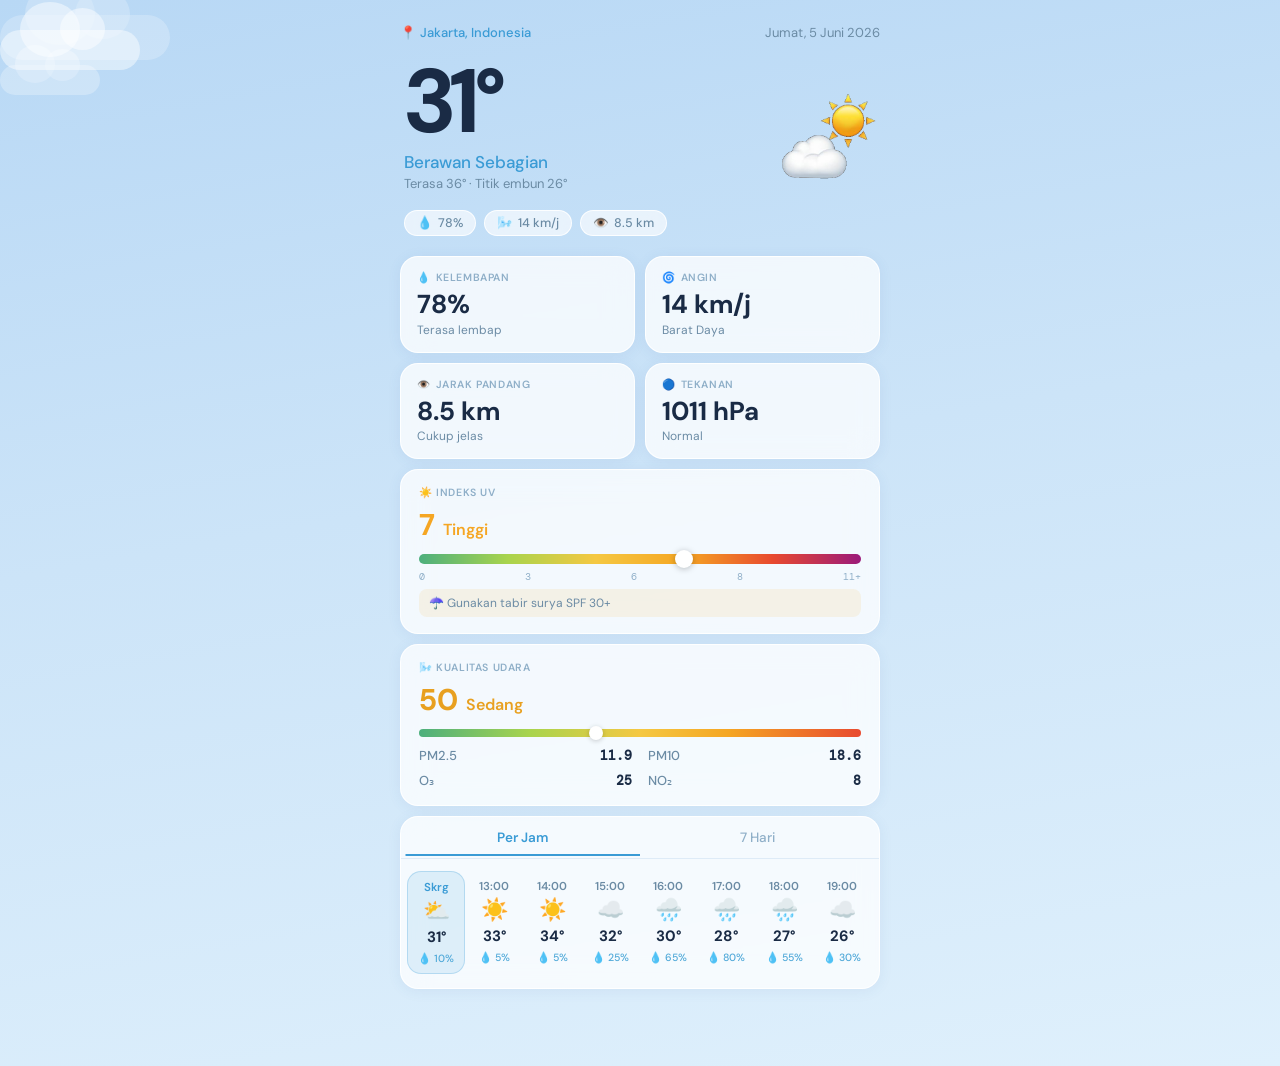
==== InfoLangit.html @ 63486625 "Add files via upload" ====
<!DOCTYPE html>
<html lang="id">
<head>
<meta charset="UTF-8">
<meta name="viewport" content="width=device-width, initial-scale=1.0">
<title>Cuaca Jakarta ✨</title>
<link href="https://fonts.googleapis.com/css2?family=DM+Sans:wght@300;400;500;600;700&family=DM+Mono:wght@400;500&display=swap" rel="stylesheet">
<style>
*, *::before, *::after { box-sizing: border-box; margin: 0; padding: 0; }

:root {
  --sky-top: #b8d8f5;
  --sky-mid: #cce4f8;
  --sky-bot: #dff0fc;
  --card-bg: rgba(255,255,255,0.75);
  --card-border: rgba(255,255,255,0.92);
  --text-primary: #1a2b45;
  --text-secondary: #6b8ba4;
  --text-label: #8fafc8;
  --accent-blue: #3a9bd5;
  --accent-orange: #f5a623;
  --rain-blue: #4fa8d8;
}

body {
  font-family: 'DM Sans', sans-serif;
  background: linear-gradient(170deg, var(--sky-top) 0%, var(--sky-mid) 45%, var(--sky-bot) 100%);
  min-height: 100vh;
  display: flex;
  justify-content: center;
  align-items: flex-start;
  padding: 24px 16px 48px;
  color: var(--text-primary);
  overflow-x: hidden;
}

/* ── CLOUDS IN BG ── */
.bg-clouds { position: fixed; top: 0; left: 0; width: 100%; height: 200px; pointer-events: none; z-index: 0; overflow: hidden; }
.bg-cloud {
  position: absolute;
  background: rgba(255,255,255,0.45);
  border-radius: 50px;
  animation: driftCloud linear infinite;
}
.bg-cloud::before, .bg-cloud::after {
  content: '';
  position: absolute;
  background: rgba(255,255,255,0.45);
  border-radius: 50%;
}
.bc1 { width: 140px; height: 40px; top: 30px; animation-duration: 28s; animation-delay: 0s; }
.bc1::before { width: 60px; height: 55px; top: -28px; left: 20px; }
.bc1::after  { width: 45px; height: 42px; top: -22px; left: 60px; }
.bc2 { width: 100px; height: 30px; top: 65px; animation-duration: 38s; animation-delay: -12s; opacity: .6; }
.bc2::before { width: 40px; height: 38px; top: -20px; left: 15px; }
.bc2::after  { width: 35px; height: 32px; top: -16px; left: 45px; }
.bc3 { width: 170px; height: 45px; top: 15px; animation-duration: 45s; animation-delay: -22s; opacity: .5; }
.bc3::before { width: 70px; height: 62px; top: -32px; left: 25px; }
.bc3::after  { width: 55px; height: 50px; top: -26px; left: 75px; }

@keyframes driftCloud {
  from { transform: translateX(-220px); }
  to   { transform: translateX(110vw); }
}

.app { width: 100%; max-width: 480px; position: relative; z-index: 1; }

/* ── FADE-IN STAGGER ── */
.fade-in { opacity: 0; transform: translateY(20px); animation: fadeUp 0.5s ease forwards; }
@keyframes fadeUp {
  to { opacity: 1; transform: translateY(0); }
}
.fi1  { animation-delay: .05s; }
.fi2  { animation-delay: .15s; }
.fi3  { animation-delay: .25s; }
.fi4  { animation-delay: .35s; }
.fi5  { animation-delay: .45s; }
.fi6  { animation-delay: .55s; }
.fi7  { animation-delay: .65s; }
.fi8  { animation-delay: .75s; }
.fi9  { animation-delay: .85s; }

/* ── HEADER ── */
.header { display: flex; justify-content: space-between; align-items: flex-start; margin-bottom: 8px; }
.location {
  font-size: 13px; font-weight: 500; color: var(--accent-blue);
  display: flex; align-items: center; gap: 4px;
}
.pin-icon { display: inline-block; animation: pinBounce 2.4s ease-in-out infinite; }
@keyframes pinBounce {
  0%,100% { transform: translateY(0) scale(1); }
  30%      { transform: translateY(-5px) scale(1.1); }
  50%      { transform: translateY(-3px) scale(1.05); }
  70%      { transform: translateY(-6px) scale(1.12); }
}
.date-label { font-size: 13px; color: var(--text-secondary); }

/* ── HERO ── */
.hero { display: flex; justify-content: space-between; align-items: flex-end; padding: 8px 4px 18px; }
.temp-main {
  font-size: 90px; font-weight: 700; line-height: 1;
  color: var(--text-primary); letter-spacing: -4px;
  animation: tempPop 0.6s cubic-bezier(.34,1.56,.64,1) .1s both;
}
@keyframes tempPop {
  from { opacity: 0; transform: scale(0.7); }
  to   { opacity: 1; transform: scale(1); }
}
.condition { font-size: 17px; font-weight: 500; color: var(--accent-blue); margin-top: 4px; }
.feels { font-size: 13px; color: var(--text-secondary); margin-top: 2px; }

/* hero weather icon: sun peeks, cloud floats */
.hero-icon-wrap { position: relative; width: 96px; height: 96px; }
.sun-emoji {
  position: absolute; top: -4px; right: 0;
  width: 56px; height: 56px;
  display: block;
  animation: sunSpin 12s linear infinite, sunPulse 3s ease-in-out infinite alternate;
  transform-origin: center;
}
@keyframes sunSpin { to { transform: rotate(360deg); } }
@keyframes sunPulse {
  from { filter: drop-shadow(0 0 4px rgba(255,200,50,.35)); }
  to   { filter: drop-shadow(0 0 18px rgba(255,200,50,.85)); }
}
.cloud-emoji {
  position: absolute; bottom: 0; left: 0;
  width: 68px; height: 68px;
  display: block;
  animation: cloudFloat 3.5s ease-in-out infinite;
}
@keyframes cloudFloat {
  0%,100% { transform: translateY(0) translateX(0); }
  33%      { transform: translateY(-6px) translateX(3px); }
  66%      { transform: translateY(-3px) translateX(-2px); }
}

/* ── PILLS ── */
.pills { display: flex; gap: 8px; padding: 0 4px 20px; }
.pill {
  background: rgba(255,255,255,0.62);
  border: 1px solid rgba(255,255,255,0.88);
  border-radius: 20px; padding: 4px 12px;
  font-size: 12.5px; font-weight: 500; color: var(--text-secondary);
  display: flex; align-items: center; gap: 5px;
  backdrop-filter: blur(8px);
  animation: pillPop 0.4s cubic-bezier(.34,1.56,.64,1) both;
  cursor: default;
  transition: transform 0.2s, box-shadow 0.2s;
}
.pill:hover { transform: translateY(-3px) scale(1.05); box-shadow: 0 6px 16px rgba(58,155,213,0.18); }
.pill:nth-child(1) { animation-delay: .5s; }
.pill:nth-child(2) { animation-delay: .62s; }
.pill:nth-child(3) { animation-delay: .74s; }
@keyframes pillPop {
  from { opacity: 0; transform: scale(0.5) translateY(10px); }
  to   { opacity: 1; transform: scale(1) translateY(0); }
}
.pill-icon { display: inline-block; }
.pill:nth-child(1) .pill-icon { animation: dropBounce 2s ease-in-out infinite; }
.pill:nth-child(2) .pill-icon { animation: windSway 1.8s ease-in-out infinite; }
.pill:nth-child(3) .pill-icon { animation: eyeBlink 4s ease-in-out infinite; }
@keyframes dropBounce {
  0%,100% { transform: translateY(0); }
  50% { transform: translateY(3px); }
}
@keyframes windSway {
  0%,100% { transform: rotate(0deg) translateX(0); }
  25% { transform: rotate(-10deg) translateX(-2px); }
  75% { transform: rotate(8deg) translateX(2px); }
}
@keyframes eyeBlink {
  0%,90%,100% { transform: scaleY(1); }
  95% { transform: scaleY(0.15); }
}

/* ── CARDS GRID ── */
.cards-grid { display: grid; grid-template-columns: 1fr 1fr; gap: 10px; margin-bottom: 10px; }
.card {
  background: var(--card-bg);
  border: 1px solid var(--card-border);
  border-radius: 18px; padding: 14px 16px;
  backdrop-filter: blur(14px);
  box-shadow: 0 2px 14px rgba(58,100,160,0.08);
  transition: transform 0.25s cubic-bezier(.34,1.56,.64,1), box-shadow 0.25s;
}
.card:hover {
  transform: translateY(-4px) scale(1.015);
  box-shadow: 0 10px 28px rgba(58,100,160,0.14);
}
.card-label {
  font-size: 10.5px; font-weight: 600; letter-spacing: 0.6px;
  text-transform: uppercase; color: var(--text-label);
  margin-bottom: 6px; display: flex; align-items: center; gap: 5px;
}
.card-label .lbl-icon { display: inline-block; }
.card-value { font-size: 26px; font-weight: 700; color: var(--text-primary); line-height: 1.1; }
.card-sub { font-size: 12px; color: var(--text-secondary); margin-top: 3px; }

/* card icon animations */
.icon-humid { animation: dropBounce 2.2s ease-in-out infinite; }
.icon-wind  { animation: spin 2s linear infinite; }
@keyframes spin { to { transform: rotate(360deg); } }
.icon-vis   { animation: eyeBlink 4s ease-in-out infinite; }
.icon-press { animation: pressurePulse 2s ease-in-out infinite; }
@keyframes pressurePulse {
  0%,100% { transform: scale(1); }
  50% { transform: scale(1.25); }
}

/* ── UV ── */
.card-uv { grid-column: 1 / -1; padding: 16px 18px; }
.uv-top { display: flex; align-items: baseline; gap: 8px; margin-bottom: 10px; }
.uv-number { font-size: 30px; font-weight: 700; color: var(--accent-orange); animation: uvGlow 2s ease-in-out infinite alternate; }
@keyframes uvGlow {
  from { text-shadow: 0 0 0 transparent; }
  to   { text-shadow: 0 0 12px rgba(245,166,35,0.6); }
}
.uv-level { font-size: 16px; font-weight: 600; color: var(--accent-orange); }
.uv-bar-wrap {
  position: relative; height: 10px; border-radius: 6px;
  background: linear-gradient(to right, #4caf7d 0%, #a8d44d 20%, #f5c842 40%, #f5a623 60%, #e84a2f 80%, #9b1a7a 100%);
  margin-bottom: 6px; overflow: visible;
}
.uv-dot {
  position: absolute; top: 50%;
  width: 18px; height: 18px; background: white; border-radius: 50%;
  box-shadow: 0 1px 6px rgba(0,0,0,0.25);
  left: 60%; transform: translate(-50%, -50%);
  animation: dotBeat 1.6s ease-in-out infinite;
}
@keyframes dotBeat {
  0%,100% { box-shadow: 0 0 0 0 rgba(245,166,35,0.4), 0 1px 6px rgba(0,0,0,.25); }
  50%      { box-shadow: 0 0 0 6px rgba(245,166,35,0), 0 1px 6px rgba(0,0,0,.25); }
}
.uv-scale {
  display: flex; justify-content: space-between;
  font-size: 10px; color: var(--text-label);
  font-family: 'DM Mono', monospace; margin-bottom: 6px;
}
.uv-tip {
  font-size: 12px; color: var(--text-secondary);
  background: rgba(245,166,35,0.1);
  border-radius: 8px; padding: 6px 10px; margin-top: 4px;
}

/* ── AQI ── */
.card-aqi { grid-column: 1 / -1; padding: 16px 18px; }
.aqi-top { display: flex; align-items: baseline; gap: 8px; margin-bottom: 10px; }
.aqi-number { font-size: 30px; font-weight: 700; color: #e8a020; }
.aqi-level  { font-size: 16px; font-weight: 600; color: #e8a020; }
.aqi-bar-wrap {
  height: 8px; border-radius: 4px;
  background: linear-gradient(to right, #4caf7d 0%, #a8d44d 25%, #f5c842 50%, #f5a623 70%, #e84a2f 100%);
  margin-bottom: 10px; position: relative;
}
.aqi-dot {
  position: absolute; top: 50%; left: 40%;
  width: 14px; height: 14px; background: white; border-radius: 50%;
  box-shadow: 0 1px 5px rgba(0,0,0,.2);
  transform: translate(-50%, -50%);
  animation: dotBeat 2s ease-in-out infinite;
}
.aqi-grid { display: grid; grid-template-columns: 1fr 1fr; gap: 8px 16px; font-size: 13px; }
.aqi-item { display: flex; justify-content: space-between; align-items: center; }
.aqi-key  { color: var(--text-secondary); font-weight: 500; }
.aqi-val  { font-weight: 600; color: var(--text-primary); font-family: 'DM Mono', monospace; font-size: 12.5px; }
.aqi-val.counting { animation: countUp 1s ease-out forwards; }

/* ── RAIN CANVAS ── */
.rain-overlay {
  position: fixed; top: 0; left: 0; width: 100%; height: 100%;
  pointer-events: none; z-index: 0; opacity: 0;
  transition: opacity 1s;
}
.rain-overlay.active { opacity: 1; }

/* ── FORECAST CARD ── */
.card-forecast { grid-column: 1 / -1; padding: 0; overflow: hidden; }
.tabs { display: flex; border-bottom: 1px solid rgba(200,220,240,0.5); padding: 0 4px; }
.tab {
  flex: 1; text-align: center; padding: 12px 0 10px;
  font-size: 13.5px; font-weight: 500; color: var(--text-label);
  cursor: pointer; border-bottom: 2px solid transparent;
  transition: all 0.25s; background: none;
  border-top: none; border-left: none; border-right: none;
  font-family: 'DM Sans', sans-serif;
  position: relative; overflow: hidden;
}
.tab::after {
  content: ''; position: absolute; bottom: 0; left: 50%;
  width: 0; height: 2px; background: var(--accent-blue);
  transform: translateX(-50%); transition: width 0.3s ease;
}
.tab.active { color: var(--accent-blue); font-weight: 600; }
.tab.active::after { width: 100%; }

/* hourly */
.hourly-scroll {
  display: flex; overflow-x: auto; gap: 0;
  padding: 12px 6px 14px; scrollbar-width: none;
}
.hourly-scroll::-webkit-scrollbar { display: none; }
.hour-item {
  flex: 0 0 auto; display: flex; flex-direction: column;
  align-items: center; padding: 8px 10px; border-radius: 14px;
  min-width: 58px; gap: 5px;
  transition: background 0.2s, transform 0.2s;
  cursor: default;
}
.hour-item:hover { background: rgba(58,155,213,0.08); transform: translateY(-3px); }
.hour-item.now { background: rgba(58,155,213,0.13); border: 1px solid rgba(58,155,213,0.25); }
.hour-label { font-size: 11.5px; font-weight: 600; color: var(--text-secondary); }
.hour-item.now .hour-label { color: var(--accent-blue); }
.hour-icon { font-size: 22px; line-height: 1; display: inline-block; }

/* per-hour icon animations */
.hour-item:nth-child(1) .hour-icon { animation: cloudFloat 3.5s ease-in-out infinite; }
.hour-item:nth-child(2) .hour-icon,
.hour-item:nth-child(3) .hour-icon { animation: sunSpin 12s linear infinite; }
.hour-item:nth-child(5) .hour-icon,
.hour-item:nth-child(6) .hour-icon,
.hour-item:nth-child(7) .hour-icon { animation: rainDrop 1s ease-in-out infinite; }
@keyframes rainDrop {
  0%,100% { transform: translateY(0); }
  50% { transform: translateY(4px); }
}

.hour-temp { font-size: 15px; font-weight: 700; color: var(--text-primary); }
.hour-rain  { font-size: 10.5px; color: var(--rain-blue); font-weight: 500; }

/* weekly */
.weekly { padding: 6px 0 4px; }
.week-row {
  display: flex; align-items: center; padding: 9px 18px;
  border-bottom: 1px solid rgba(200,220,240,0.3); gap: 0;
  transition: background 0.15s, transform 0.2s;
  cursor: default;
}
.week-row:last-child { border-bottom: none; }
.week-row:hover { background: rgba(58,155,213,0.05); transform: translateX(4px); }
.week-day { font-size: 14px; font-weight: 600; color: var(--text-primary); width: 68px; flex-shrink: 0; }
.week-day.today { color: var(--accent-blue); }
.week-icon { font-size: 20px; width: 30px; flex-shrink: 0; display: inline-block; }
.week-row:nth-child(4) .week-icon,
.week-row:nth-child(5) .week-icon { animation: sunSpin 10s linear infinite; }
.week-row:nth-child(6) .week-icon { animation: thunderFlash 2s ease-in-out infinite; }
@keyframes thunderFlash {
  0%,90%,100% { transform: scale(1); filter: brightness(1); }
  92%          { transform: scale(1.3); filter: brightness(1.8) drop-shadow(0 0 6px yellow); }
  95%          { transform: scale(0.95); filter: brightness(1); }
}
.week-cond  { font-size: 13px; color: var(--text-secondary); flex: 1; }
.week-rain  { font-size: 12.5px; color: var(--rain-blue); font-weight: 500; width: 38px; text-align: right; flex-shrink: 0; }
.week-temps { font-size: 13px; font-weight: 600; color: var(--text-primary); width: 58px; text-align: right; flex-shrink: 0; }
.week-temps span { color: var(--text-label); font-weight: 400; }

/* ── PANEL ── */
.panel { display: none; }
.panel.active { display: block; animation: panelSlide 0.3s ease; }
@keyframes panelSlide {
  from { opacity: 0; transform: translateX(12px); }
  to   { opacity: 1; transform: translateX(0); }
}

/* ── RIPPLE on cards ── */
.ripple-wrap { position: relative; overflow: hidden; }
.ripple {
  position: absolute; border-radius: 50%;
  background: rgba(58,155,213,0.2);
  transform: scale(0); animation: rippleAnim 0.6s linear;
  pointer-events: none;
}
@keyframes rippleAnim {
  to { transform: scale(4); opacity: 0; }
}

/* ── UPDATED ── */
.updated {
  text-align: center; font-size: 11.5px; color: var(--text-label); margin-top: 14px;
  animation: blink 4s ease-in-out infinite;
}
@keyframes blink {
  0%,90%,100% { opacity: 1; }
  94% { opacity: 0.4; }
}

/* ── RAIN CANVAS ── */
canvas#rain { position: fixed; top:0; left:0; width:100%; height:100%; pointer-events:none; z-index:0; opacity:0; transition: opacity 1.5s; }
</style>
</head>
<body>

<!-- animated bg clouds -->
<div class="bg-clouds">
  <div class="bg-cloud bc1"></div>
  <div class="bg-cloud bc2"></div>
  <div class="bg-cloud bc3"></div>
</div>

<!-- rain canvas -->
<canvas id="rain"></canvas>

<div class="app">

  <!-- Header -->
  <div class="header fade-in fi1">
    <span class="location"><span class="pin-icon">📍</span> Jakarta, Indonesia</span>
    <span class="date-label">Jumat, 5 Juni 2026</span>
  </div>

  <!-- Hero -->
  <div class="hero fade-in fi2">
    <div class="hero-left">
      <div class="temp-main">31°</div>
      <div class="condition">Berawan Sebagian</div>
      <div class="feels">Terasa 36° · Titik embun 26°</div>
    </div>
    <div class="hero-icon-wrap">
      <img class="sun-emoji" src="[data-uri]" alt="matahari" draggable="false"/>
      <img class="cloud-emoji" src="[data-uri]" alt="awan" draggable="false"/>
    </div>
  </div>

  <!-- Pills -->
  <div class="pills fade-in fi3">
    <div class="pill"><span class="pill-icon">💧</span> 78%</div>
    <div class="pill"><span class="pill-icon">🌬️</span> 14 km/j</div>
    <div class="pill"><span class="pill-icon">👁️</span> 8.5 km</div>
  </div>

  <!-- Cards Grid -->
  <div class="cards-grid">

    <div class="card ripple-wrap fade-in fi4" onclick="addRipple(event,this)">
      <div class="card-label"><span class="lbl-icon icon-humid">💧</span> Kelembapan</div>
      <div class="card-value">78%</div>
      <div class="card-sub">Terasa lembap</div>
    </div>

    <div class="card ripple-wrap fade-in fi4" onclick="addRipple(event,this)" style="animation-delay:.4s">
      <div class="card-label"><span class="lbl-icon icon-wind">🌀</span> Angin</div>
      <div class="card-value">14 km/j</div>
      <div class="card-sub">Barat Daya</div>
    </div>

    <div class="card ripple-wrap fade-in fi5" onclick="addRipple(event,this)">
      <div class="card-label"><span class="lbl-icon icon-vis">👁️</span> Jarak Pandang</div>
      <div class="card-value">8.5 km</div>
      <div class="card-sub">Cukup jelas</div>
    </div>

    <div class="card ripple-wrap fade-in fi5" onclick="addRipple(event,this)" style="animation-delay:.5s">
      <div class="card-label"><span class="lbl-icon icon-press">🔵</span> Tekanan</div>
      <div class="card-value">1011 hPa</div>
      <div class="card-sub">Normal</div>
    </div>

    <!-- UV -->
    <div class="card card-uv fade-in fi6">
      <div class="card-label">☀️ Indeks UV</div>
      <div class="uv-top">
        <span class="uv-number">7</span>
        <span class="uv-level">Tinggi</span>
      </div>
      <div class="uv-bar-wrap">
        <div class="uv-dot"></div>
      </div>
      <div class="uv-scale">
        <span>0</span><span>3</span><span>6</span><span>8</span><span>11+</span>
      </div>
      <div class="uv-tip">☂️ Gunakan tabir surya SPF 30+</div>
    </div>

    <!-- AQI -->
    <div class="card card-aqi fade-in fi7">
      <div class="card-label">🌬️ Kualitas Udara</div>
      <div class="aqi-top">
        <span class="aqi-number" id="aqi-num">0</span>
        <span class="aqi-level">Sedang</span>
      </div>
      <div class="aqi-bar-wrap"><div class="aqi-dot"></div></div>
      <div class="aqi-grid">
        <div class="aqi-item"><span class="aqi-key">PM2.5</span><span class="aqi-val" id="pm25">0</span></div>
        <div class="aqi-item"><span class="aqi-key">PM10</span><span class="aqi-val" id="pm10">0</span></div>
        <div class="aqi-item"><span class="aqi-key">O₃</span><span class="aqi-val" id="o3">0</span></div>
        <div class="aqi-item"><span class="aqi-key">NO₂</span><span class="aqi-val" id="no2">0</span></div>
      </div>
    </div>

    <!-- Forecast -->
    <div class="card card-forecast fade-in fi8">
      <div class="tabs">
        <button class="tab active" onclick="switchTab('hourly',this)">Per Jam</button>
        <button class="tab" onclick="switchTab('weekly',this)">7 Hari</button>
      </div>

      <div id="panel-hourly" class="panel active">
        <div class="hourly-scroll">
          <div class="hour-item now"><span class="hour-label">Skrg</span><span class="hour-icon">⛅</span><span class="hour-temp">31°</span><span class="hour-rain">💧 10%</span></div>
          <div class="hour-item"><span class="hour-label">13:00</span><span class="hour-icon">☀️</span><span class="hour-temp">33°</span><span class="hour-rain">💧 5%</span></div>
          <div class="hour-item"><span class="hour-label">14:00</span><span class="hour-icon">☀️</span><span class="hour-temp">34°</span><span class="hour-rain">💧 5%</span></div>
          <div class="hour-item"><span class="hour-label">15:00</span><span class="hour-icon">☁️</span><span class="hour-temp">32°</span><span class="hour-rain">💧 25%</span></div>
          <div class="hour-item"><span class="hour-label">16:00</span><span class="hour-icon">🌧️</span><span class="hour-temp">30°</span><span class="hour-rain">💧 65%</span></div>
          <div class="hour-item"><span class="hour-label">17:00</span><span class="hour-icon">🌧️</span><span class="hour-temp">28°</span><span class="hour-rain">💧 80%</span></div>
          <div class="hour-item"><span class="hour-label">18:00</span><span class="hour-icon">🌧️</span><span class="hour-temp">27°</span><span class="hour-rain">💧 55%</span></div>
          <div class="hour-item"><span class="hour-label">19:00</span><span class="hour-icon">☁️</span><span class="hour-temp">26°</span><span class="hour-rain">💧 30%</span></div>
          <div class="hour-item"><span class="hour-label">20:00</span><span class="hour-icon">⛅</span><span class="hour-temp">26°</span><span class="hour-rain">💧 15%</span></div>
          <div class="hour-item"><span class="hour-label">21:00</span><span class="hour-icon">⛅</span><span class="hour-temp">25°</span><span class="hour-rain">💧 10%</span></div>
          <div class="hour-item"><span class="hour-label">22:00</span><span class="hour-icon">☁️</span><span class="hour-temp">24°</span><span class="hour-rain">💧 20%</span></div>
          <div class="hour-item"><span class="hour-label">23:00</span><span class="hour-icon">☁️</span><span class="hour-temp">24°</span><span class="hour-rain">💧 20%</span></div>
        </div>
      </div>

      <div id="panel-weekly" class="panel">
        <div class="weekly">
          <div class="week-row"><span class="week-day today">Hari Ini</span><span class="week-icon">🌧️</span><span class="week-cond">Hujan Sore</span><span class="week-rain">💧 70%</span><span class="week-temps">34° <span>24°</span></span></div>
          <div class="week-row"><span class="week-day">Sabtu</span><span class="week-icon">🌧️</span><span class="week-cond">Hujan Ringan</span><span class="week-rain">💧 55%</span><span class="week-temps">33° <span>25°</span></span></div>
          <div class="week-row"><span class="week-day">Minggu</span><span class="week-icon">⛅</span><span class="week-cond">Berawan Sebagian</span><span class="week-rain">💧 30%</span><span class="week-temps">32° <span>24°</span></span></div>
          <div class="week-row"><span class="week-day">Senin</span><span class="week-icon">☀️</span><span class="week-cond">Cerah</span><span class="week-rain">💧 10%</span><span class="week-temps">35° <span>26°</span></span></div>
          <div class="week-row"><span class="week-day">Selasa</span><span class="week-icon">☀️</span><span class="week-cond">Cerah</span><span class="week-rain">💧 5%</span><span class="week-temps">34° <span>25°</span></span></div>
          <div class="week-row"><span class="week-day">Rabu</span><span class="week-icon">⛈️</span><span class="week-cond">Petir</span><span class="week-rain">💧 80%</span><span class="week-temps">30° <span>23°</span></span></div>
          <div class="week-row"><span class="week-day">Kamis</span><span class="week-icon">🌧️</span><span class="week-cond">Hujan</span><span class="week-rain">💧 65%</span><span class="week-temps">29° <span>23°</span></span></div>
        </div>
      </div>
    </div>

  </div>

  <div class="updated fade-in fi9">🔄 Diperbarui 12:00 WIB · Data simulasi lokal</div>
</div>

<script>
/* ── Tab switch ── */
function switchTab(name, btn) {
  document.querySelectorAll('.tab').forEach(t => t.classList.remove('active'));
  document.querySelectorAll('.panel').forEach(p => p.classList.remove('active'));
  btn.classList.add('active');
  document.getElementById('panel-' + name).classList.add('active');
}

/* ── Ripple ── */
function addRipple(e, el) {
  const r = document.createElement('span');
  r.className = 'ripple';
  const rect = el.getBoundingClientRect();
  const size = Math.max(rect.width, rect.height);
  r.style.cssText = `width:${size}px;height:${size}px;left:${e.clientX-rect.left-size/2}px;top:${e.clientY-rect.top-size/2}px`;
  el.appendChild(r);
  r.addEventListener('animationend', () => r.remove());
}

/* ── AQI count-up ── */
function countUp(el, target, decimals, delay) {
  setTimeout(() => {
    const dur = 1200, start = performance.now();
    function step(now) {
      const p = Math.min((now - start) / dur, 1);
      const ease = 1 - Math.pow(1 - p, 3);
      el.textContent = (target * ease).toFixed(decimals);
      if (p < 1) requestAnimationFrame(step);
      else el.textContent = target.toFixed(decimals);
    }
    requestAnimationFrame(step);
  }, delay);
}
countUp(document.getElementById('aqi-num'), 83, 0, 850);
countUp(document.getElementById('pm25'), 22.4, 1, 900);
countUp(document.getElementById('pm10'), 41.2, 1, 950);
countUp(document.getElementById('o3'),   68,   0, 1000);
countUp(document.getElementById('no2'),  31,   0, 1050);

/* ── Rain canvas ── */
const canvas = document.getElementById('rain');
const ctx = canvas.getContext('2d');
let drops = [];
let raining = false;

function resizeCanvas() {
  canvas.width  = window.innerWidth;
  canvas.height = window.innerHeight;
}
resizeCanvas();
window.addEventListener('resize', resizeCanvas);

function createDrop() {
  return {
    x: Math.random() * canvas.width,
    y: Math.random() * -canvas.height,
    len: Math.random() * 18 + 8,
    speed: Math.random() * 8 + 10,
    opacity: Math.random() * 0.4 + 0.15,
    width: Math.random() * 1.2 + 0.4
  };
}

function initRain(n) {
  drops = Array.from({length: n}, createDrop);
}

function drawRain() {
  ctx.clearRect(0, 0, canvas.width, canvas.height);
  if (!raining) return;
  drops.forEach(d => {
    ctx.beginPath();
    ctx.moveTo(d.x, d.y);
    ctx.lineTo(d.x - d.len * 0.18, d.y + d.len);
    ctx.strokeStyle = `rgba(130,190,230,${d.opacity})`;
    ctx.lineWidth = d.width;
    ctx.lineCap = 'round';
    ctx.stroke();
    d.y += d.speed;
    if (d.y > canvas.height + d.len) {
      d.y = -d.len - Math.random() * 80;
      d.x = Math.random() * canvas.width;
    }
  });
  requestAnimationFrame(drawRain);
}

/* Start rain at 16:00 section (delayed a bit for drama) */
setTimeout(() => {
  raining = true;
  initRain(120);
  canvas.style.opacity = '0.7';
  drawRain();
  /* stop after 6s */
  setTimeout(() => {
    canvas.style.opacity = '0';
    setTimeout(() => { raining = false; }, 1500);
  }, 6000);
}, 3500);
</script>
</body>
</html>
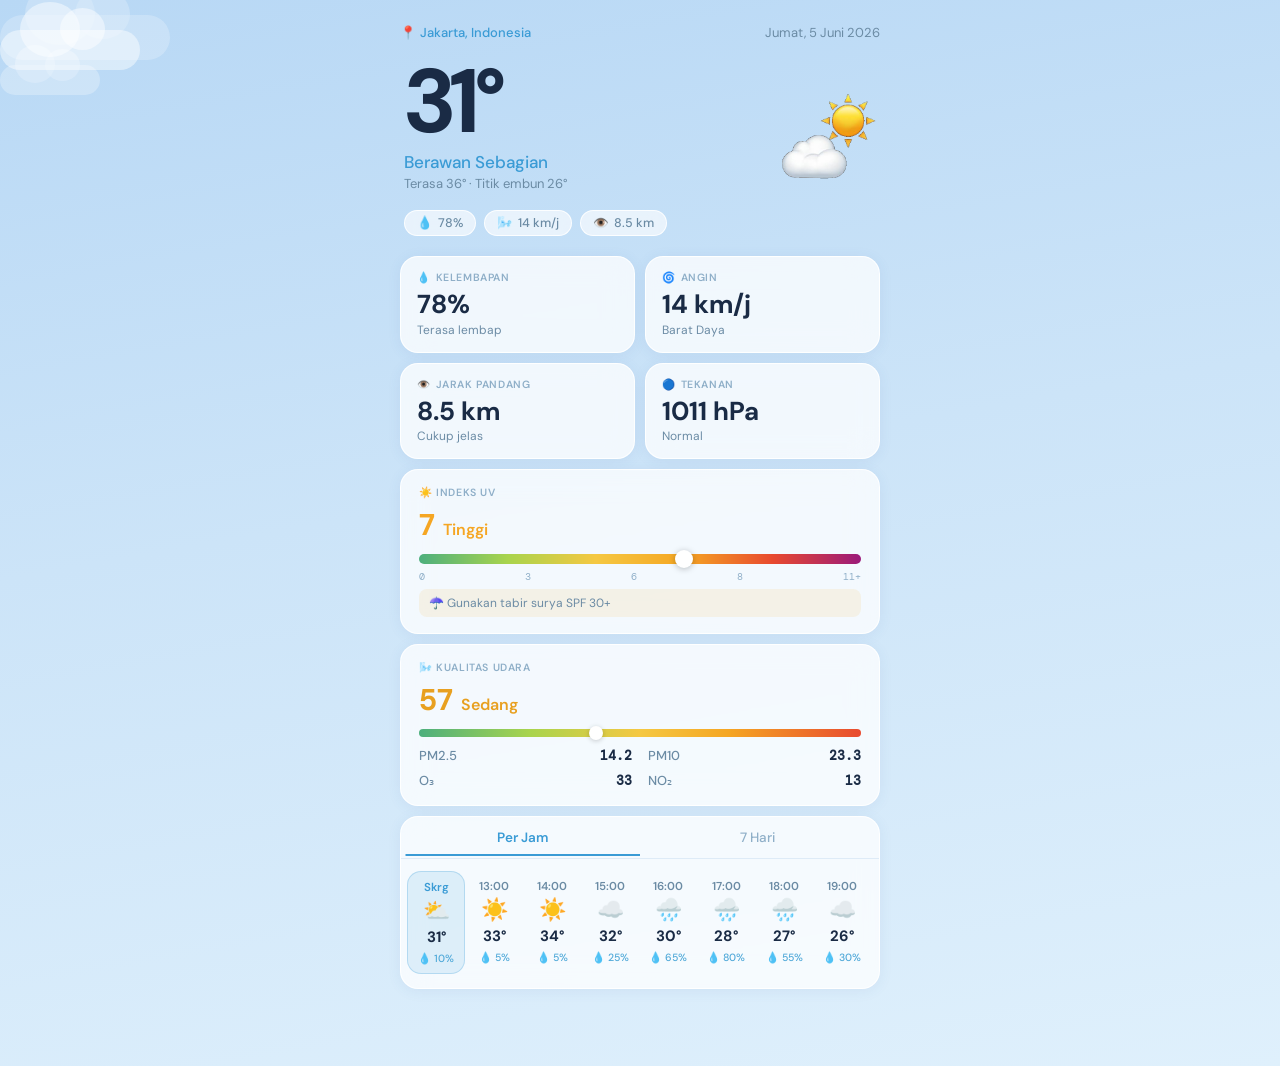
==== commit 94643020: "Add files via upload" ====
--- a/InfoLangit.html
+++ b/InfoLangit.html
@@ -3,7 +3,7 @@
 <head>
 <meta charset="UTF-8">
 <meta name="viewport" content="width=device-width, initial-scale=1.0">
-<title>Cuaca Jakarta ✨</title>
+<title>Kabar Langit</title>
 <link href="https://fonts.googleapis.com/css2?family=DM+Sans:wght@300;400;500;600;700&family=DM+Mono:wght@400;500&display=swap" rel="stylesheet">
 <style>
 *, *::before, *::after { box-sizing: border-box; margin: 0; padding: 0; }
